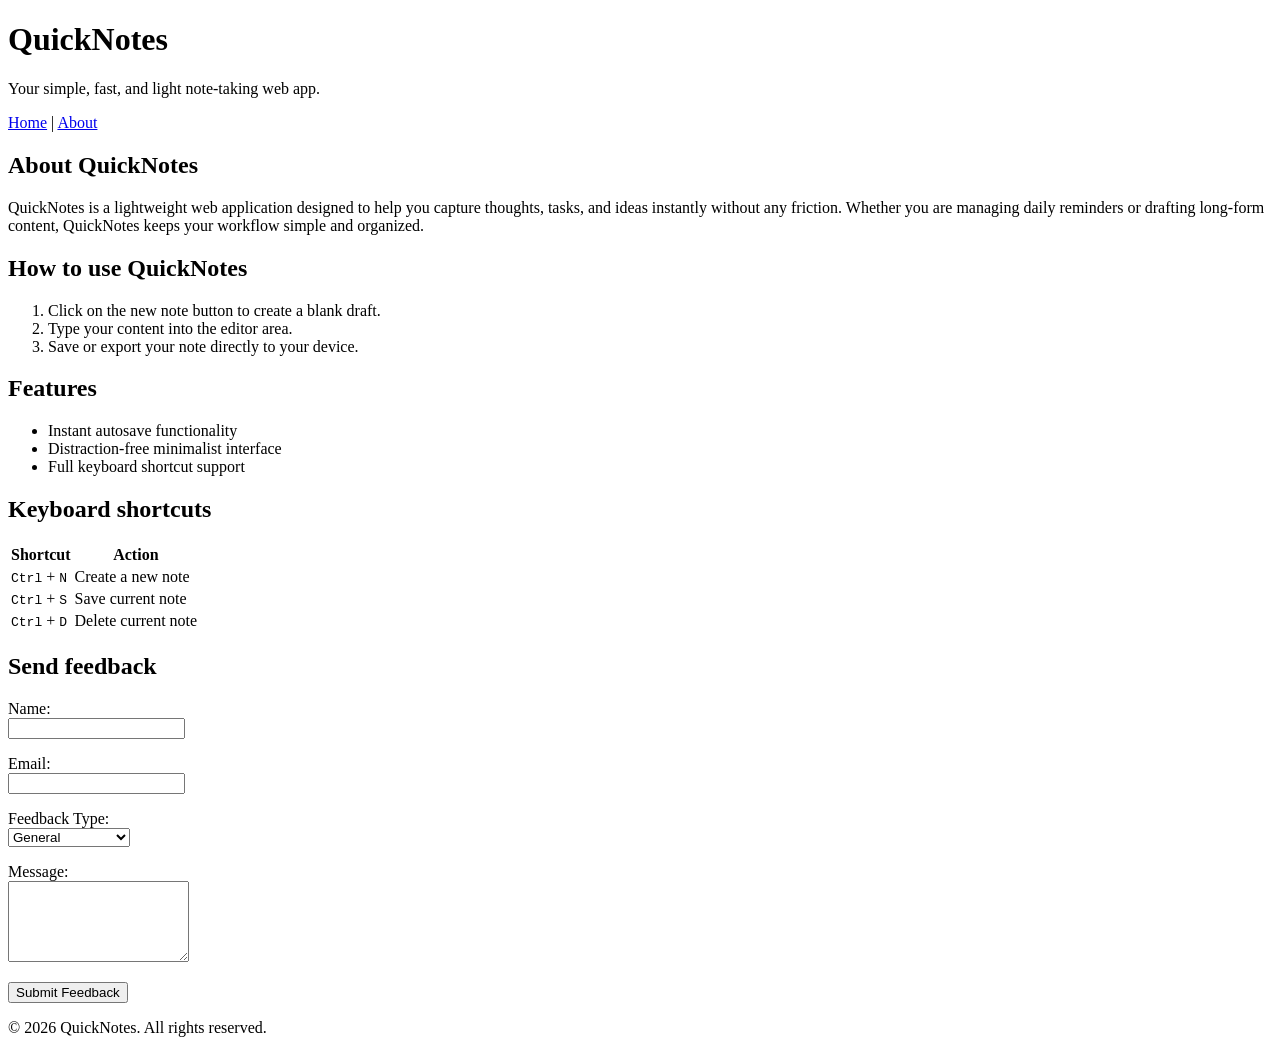
==== day2/about.html @ 199e3e3f "Day 2 assignment" ====
<!DOCTYPE html>
<html lang="en">
<head>
    <meta charset="UTF-8">
    <meta name="viewport" content="width=device-width, initial-scale=1.0">
    <title>QuickNotes - About</title>
</head>
<body>

    <header>
        <h1>QuickNotes</h1>
        <p>Your simple, fast, and light note-taking web app.</p>
        <nav>
            <a href="index.html">Home</a> | 
            <a href="about.html">About</a>
        </nav>
    </header>

    <main>
        <section>
            <h2>About QuickNotes</h2>
            <p>QuickNotes is a lightweight web application designed to help you capture thoughts, tasks, and ideas instantly without any friction. Whether you are managing daily reminders or drafting long-form content, QuickNotes keeps your workflow simple and organized.</p>
        </section>

        <section>
            <h2>How to use QuickNotes</h2>
            <ol>
                <li>Click on the new note button to create a blank draft.</li>
                <li>Type your content into the editor area.</li>
                <li>Save or export your note directly to your device.</li>
            </ol>
        </section>

        <section>
            <h2>Features</h2>
            <ul>
                <li>Instant autosave functionality</li>
                <li>Distraction-free minimalist interface</li>
                <li>Full keyboard shortcut support</li>
            </ul>
        </section>

        <section>
            <h2>Keyboard shortcuts</h2>
            <table>
                <thead>
                    <tr>
                        <th>Shortcut</th>
                        <th>Action</th>
                    </tr>
                </thead>
                <tbody>
                    <tr>
                        <td><kbd>Ctrl</kbd> + <kbd>N</kbd></td>
                        <td>Create a new note</td>
                    </tr>
                    <tr>
                        <td><kbd>Ctrl</kbd> + <kbd>S</kbd></td>
                        <td>Save current note</td>
                    </tr>
                    <tr>
                        <td><kbd>Ctrl</kbd> + <kbd>D</kbd></td>
                        <td>Delete current note</td>
                    </tr>
                </tbody>
            </table>
        </section>

        <section>
            <h2>Send feedback</h2>
            <form action="#" method="post">
                <p>
                    <label for="user-name">Name:</label><br>
                    <input type="text" id="user-name" name="name" required>
                </p>

                <p>
                    <label for="user-email">Email:</label><br>
                    <input type="email" id="user-email" name="email" required>
                </p>

                <p>
                    <label for="feedback-type">Feedback Type:</label><br>
                    <select id="feedback-type" name="type">
                        <option value="general">General</option>
                        <option value="bug">Bug Report</option>
                        <option value="feature">Feature Request</option>
                    </select>
                </p>

                <p>
                    <label for="feedback-message">Message:</label><br>
                    <textarea id="feedback-message" name="message" rows="5" required></textarea>
                </p>

                <p>
                    <button type="submit">Submit Feedback</button>
                </p>
            </form>
        </section>
    </main>

    <footer>
        <p>&copy; 2026 QuickNotes. All rights reserved.</p>
    </footer>

</body>
</html>
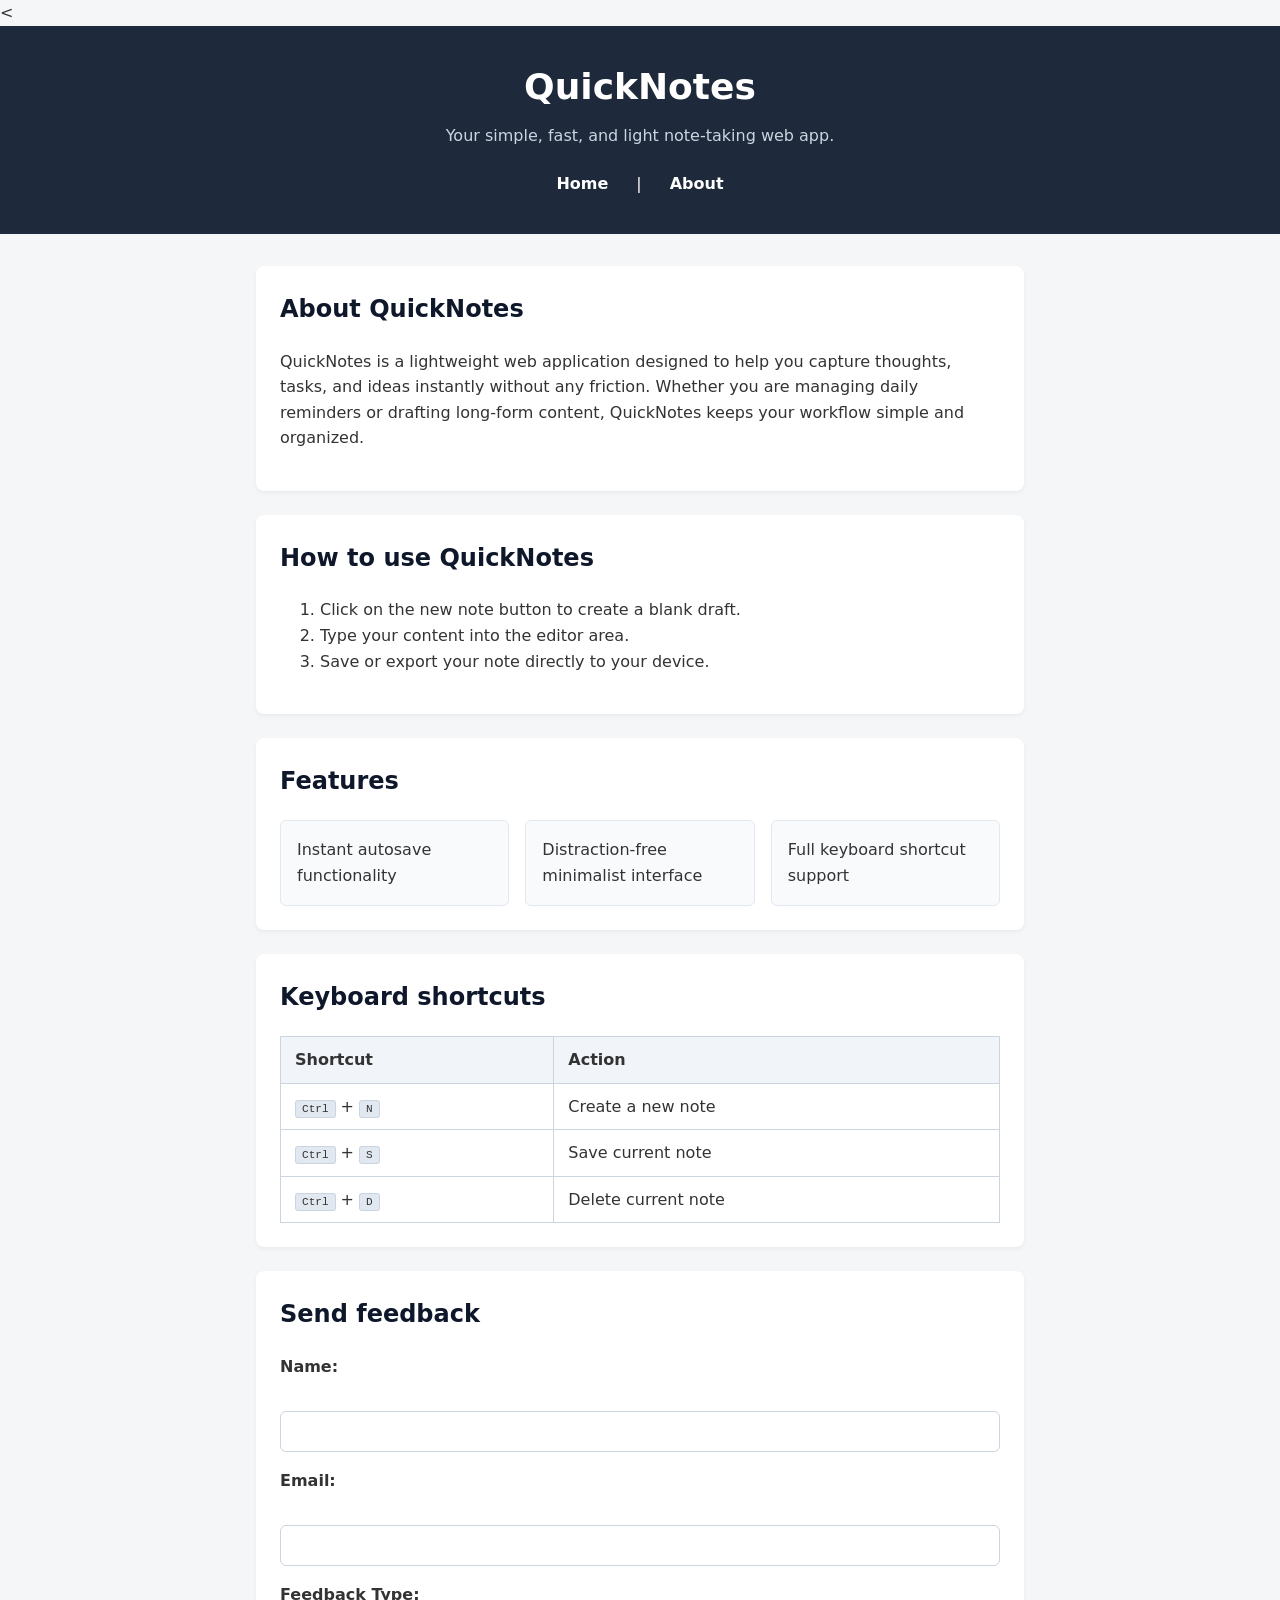
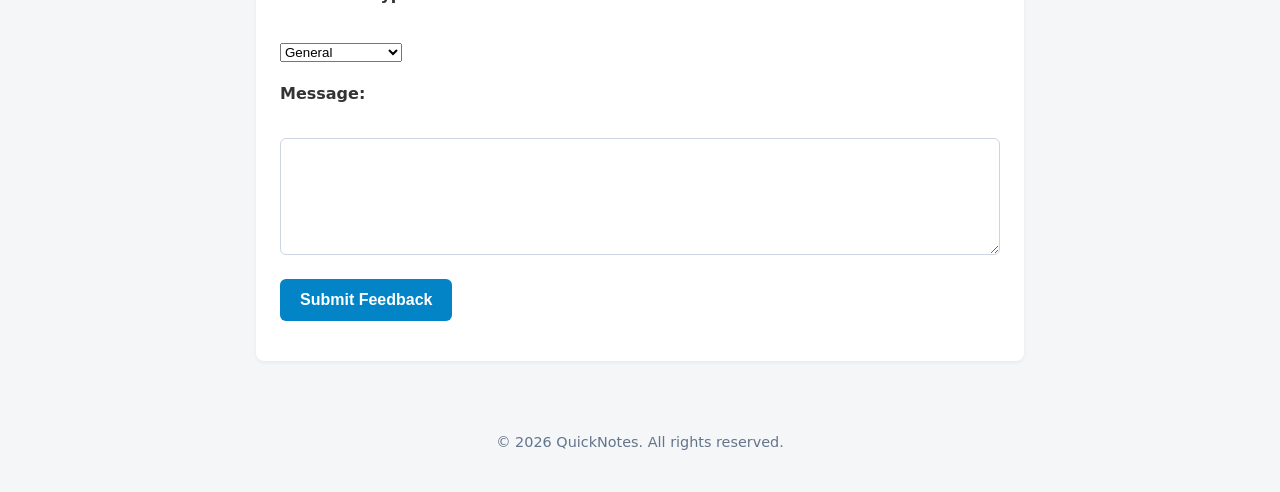
==== commit 5b369c55: "Add stylesheet link and update features list" ====
--- a/day2/about.html
+++ b/day2/about.html
@@ -4,6 +4,7 @@
     <meta charset="UTF-8">
     <meta name="viewport" content="width=device-width, initial-scale=1.0">
     <title>QuickNotes - About</title>
+    <<link rel="stylesheet" href="style.css">
 </head>
 <body>
 
@@ -33,7 +34,7 @@
 
         <section>
             <h2>Features</h2>
-            <ul>
+            <ul class="features">
                 <li>Instant autosave functionality</li>
                 <li>Distraction-free minimalist interface</li>
                 <li>Full keyboard shortcut support</li>
@@ -105,4 +106,4 @@
     </footer>
 
 </body>
-</html>+</html>
--- a/day2/style.css
+++ b/day2/style.css
@@ -0,0 +1,189 @@
+
+*,
+*::before,
+*::after {
+	box-sizing: border-box;
+}
+
+body {
+	margin: 0;
+	font-family: system-ui, -apple-system, BlinkMacSystemFont, 'Segoe UI', Roboto, Oxygen, Ubuntu, Cantarell, sans-serif;
+	line-height: 1.6;
+	background-color: #f4f6f8;
+	color: #333333;
+}
+
+header {
+	background-color: #1e293b;
+	color: #ffffff;
+	padding: 32px 16px;
+	text-align: center;
+}
+
+header h1 {
+	margin: 0 0 8px 0;
+	font-size: 2.25rem;
+}
+
+header p {
+	margin: 0 0 16px 0;
+	color: #cbd5e1;
+}
+
+nav {
+	display: flex;
+	justify-content: center;
+	align-items: center;
+	gap: 16px;
+}
+
+nav a {
+	color: #ffffff;
+	text-decoration: none;
+	font-weight: 600;
+	padding: 6px 12px;
+	border-radius: 4px;
+	transition: background-color 0.2s ease-in-out, color 0.2s ease-in-out;
+}
+
+nav a:hover,
+nav a:focus {
+	background-color: #38bdf8;
+	color: #0f172a;
+}
+
+main {
+	max-width: 800px;
+	margin: 32px auto;
+	padding: 0 16px;
+}
+
+section {
+	background-color: #ffffff;
+	border-radius: 8px;
+	padding: 24px;
+	margin-bottom: 24px;
+	box-shadow: 0 2px 4px rgba(0, 0, 0, 0.05);
+}
+
+h2, h3 {
+	margin-top: 0;
+	color: #0f172a;
+}
+
+ul.features {
+	list-style: none;
+	padding: 0;
+	margin: 0;
+	display: grid;
+	grid-template-columns: repeat(auto-fit, minmax(180px, 1fr));
+	gap: 16px;
+}
+
+ul.features li {
+	background-color: #f8fafc;
+	border: 1px solid #e2e8f0;
+	border-radius: 6px;
+	padding: 16px;
+	font-weight: 500;
+}
+
+table {
+	width: 100%;
+	border-collapse: collapse;
+	margin-top: 12px;
+}
+
+th, td {
+	border: 1px solid #cbd5e1;
+	padding: 10px 14px;
+	text-align: left;
+}
+
+th {
+	background-color: #f1f5f9;
+	font-weight: 600;
+}
+
+kbd {
+	background-color: #e2e8f0;
+	border: 1px solid #cbd5e1;
+	border-radius: 3px;
+	padding: 2px 6px;
+	font-size: 0.85em;
+	font-family: monospace;
+}
+
+form p {
+	margin-bottom: 16px;
+}
+
+label {
+	display: block;
+	font-weight: 600;
+	margin-bottom: 6px;
+}
+
+input[type="text"],
+input[type="email"],
+textarea {
+	width: 100%;
+	padding: 10px 12px;
+	border: 1px solid #cbd5e1;
+	border-radius: 6px;
+	font-size: 1rem;
+	font-family: inherit;
+}
+
+input[type="text"]:focus,
+input[type="email"]:focus,
+textarea:focus {
+	outline: none;
+	border-color: #0284c7;
+	box-shadow: 0 0 0 3px rgba(2, 132, 199, 0.15);
+}
+
+button[type="submit"] {
+	background-color: #0284c7;
+	color: #ffffff;
+	border: none;
+	padding: 12px 20px;
+	font-size: 1rem;
+	font-weight: 600;
+	border-radius: 6px;
+	cursor: pointer;
+	transition: background-color 0.2s ease-in-out, transform 0.1s ease-in-out;
+}
+
+button[type="submit"]:hover {
+	background-color: #0369a1;
+}
+
+button[type="submit"]:active {
+	transform: scale(0.98);
+}
+
+footer {
+	text-align: center;
+	padding: 24px 16px;
+	color: #64748b;
+	font-size: 0.9rem;
+}
+
+@media (max-width: 600px) {
+	header {
+		padding: 20px 12px;
+	}
+
+	header h1 {
+		font-size: 1.6rem;
+	}
+
+	header p {
+		font-size: 0.9rem;
+	}
+
+	section {
+		padding: 16px;
+	}
+}
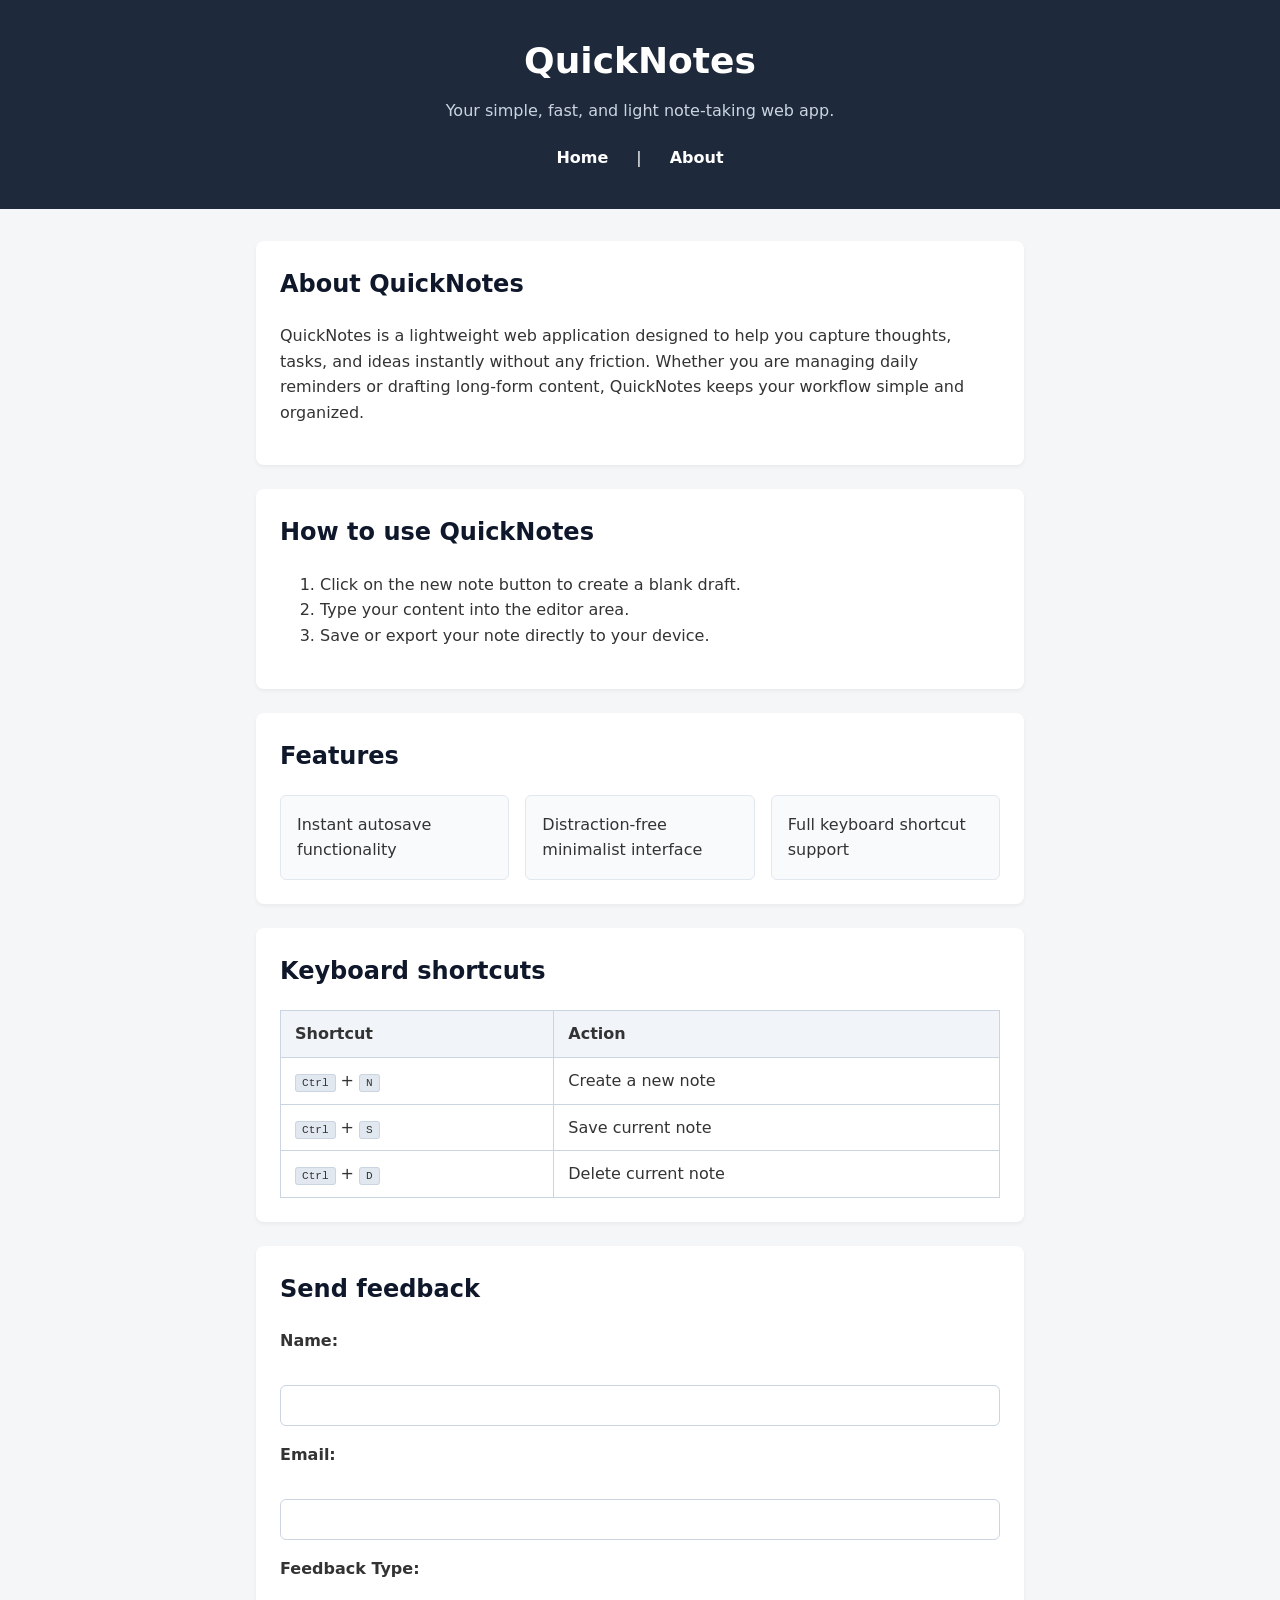
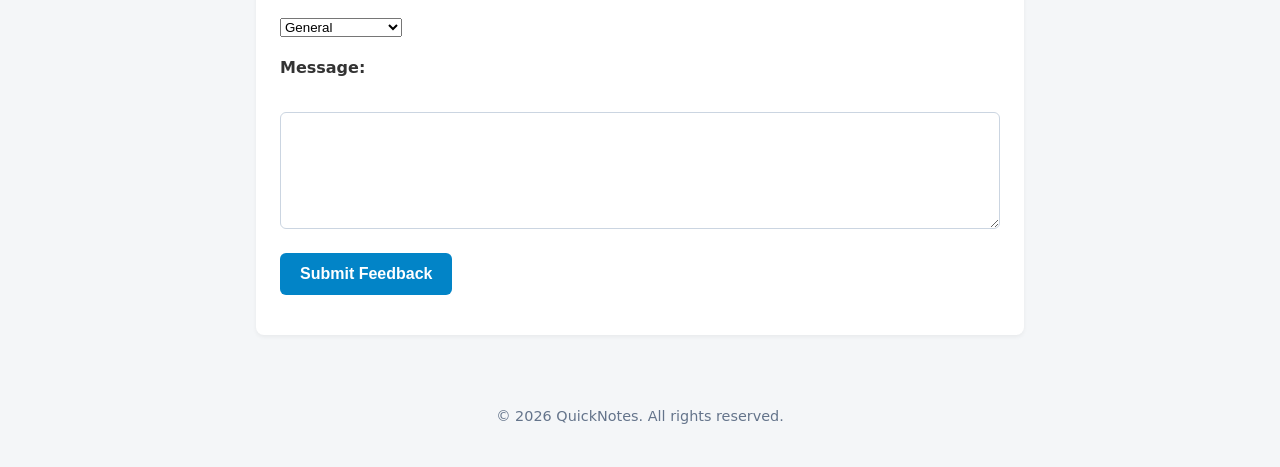
==== commit cf08e897: "Fix indentation for the stylesheet link" ====
--- a/day2/about.html
+++ b/day2/about.html
@@ -4,7 +4,7 @@
     <meta charset="UTF-8">
     <meta name="viewport" content="width=device-width, initial-scale=1.0">
     <title>QuickNotes - About</title>
-    <<link rel="stylesheet" href="style.css">
+    <link rel="stylesheet" href="style.css">
 </head>
 <body>
 
